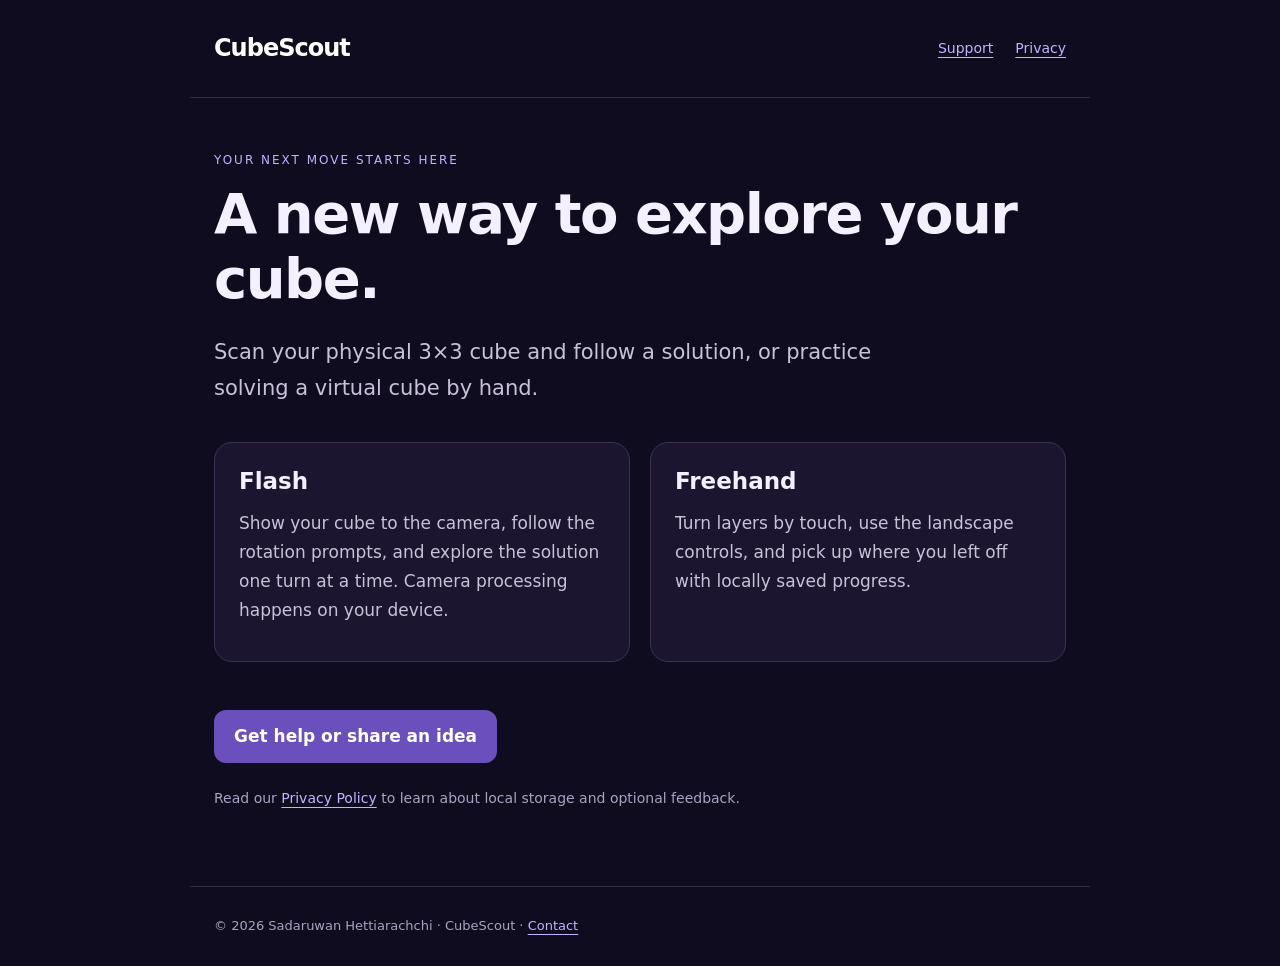
==== index.html @ 14448531 "Publish CubeScout support and privacy pages" ====
<!doctype html>
<html lang="en"><head><meta charset="utf-8"><meta name="viewport" content="width=device-width,initial-scale=1"><meta name="description" content="CubeScout: scan a physical cube or practice with a virtual cube. Official support and privacy information."><title>Scan, solve & practice · CubeScout</title><link rel="stylesheet" href="style.css"></head><body><header><a class="brand" href="index.html">CubeScout</a><nav aria-label="Main navigation"><a href="support.html">Support</a><a href="privacy.html">Privacy</a></nav></header><main><div class="eyebrow">Your next move starts here</div><h1>A new way to explore your cube.</h1><p class="lead">Scan your physical 3×3 cube and follow a solution, or practice solving a virtual cube by hand.</p><div class="cards"><section class="card"><h2>Flash</h2><p>Show your cube to the camera, follow the rotation prompts, and explore the solution one turn at a time. Camera processing happens on your device.</p></section><section class="card"><h2>Freehand</h2><p>Turn layers by touch, use the landscape controls, and pick up where you left off with locally saved progress.</p></section></div><a class="button" href="support.html">Get help or share an idea</a><p class="note">Read our <a href="privacy.html">Privacy Policy</a> to learn about local storage and optional feedback.</p></main><footer>© 2026 Sadaruwan Hettiarachchi · CubeScout · <a href="mailto:sadaruwansoft@gmail.com">Contact</a></footer></body></html>
---- style.css ----
*{box-sizing:border-box}html{color-scheme:dark}body{margin:0;background:#100c20;color:#f4f0ff;font:17px/1.7 system-ui,-apple-system,sans-serif}a{color:#c3b3ff;text-underline-offset:4px}a:hover{color:white}a:focus-visible{outline:3px solid #b4a0ff;outline-offset:5px}header,main,footer{max-width:900px;margin:auto;padding:28px 24px}header{display:flex;justify-content:space-between;align-items:center;gap:20px;border-bottom:1px solid #342c48}.brand{font-size:24px;font-weight:750;letter-spacing:-1px;color:white;text-decoration:none}nav{display:flex;gap:22px;font-size:14px}main{padding-top:52px;padding-bottom:64px;min-height:65vh}h1{font-size:clamp(34px,6vw,56px);line-height:1.15;letter-spacing:-1.5px;margin:12px 0 24px}h2{font-size:23px;line-height:1.3;margin:36px 0 12px}p,li{color:#c9c1d9}p{margin:12px 0}.eyebrow{font-size:12px;letter-spacing:2px;text-transform:uppercase;color:#c3b3ff}.lead{font-size:21px;max-width:680px}.cards{display:grid;grid-template-columns:1fr 1fr;gap:20px;margin:36px 0}.card{background:#1c1530;border:1px solid #3c3154;border-radius:18px;padding:24px}.card h2{margin:0 0 12px}.button{display:inline-block;padding:12px 20px;background:#6950bc;border-radius:12px;color:white;text-decoration:none;font-weight:600;margin:12px 0}.note{font-size:14px;color:#aba1c0}footer{border-top:1px solid #342c48;font-size:13px;color:#aba1c0}@media(max-width:560px){header{align-items:flex-start;flex-direction:column;gap:12px}.cards{grid-template-columns:1fr}main{padding-top:32px}}
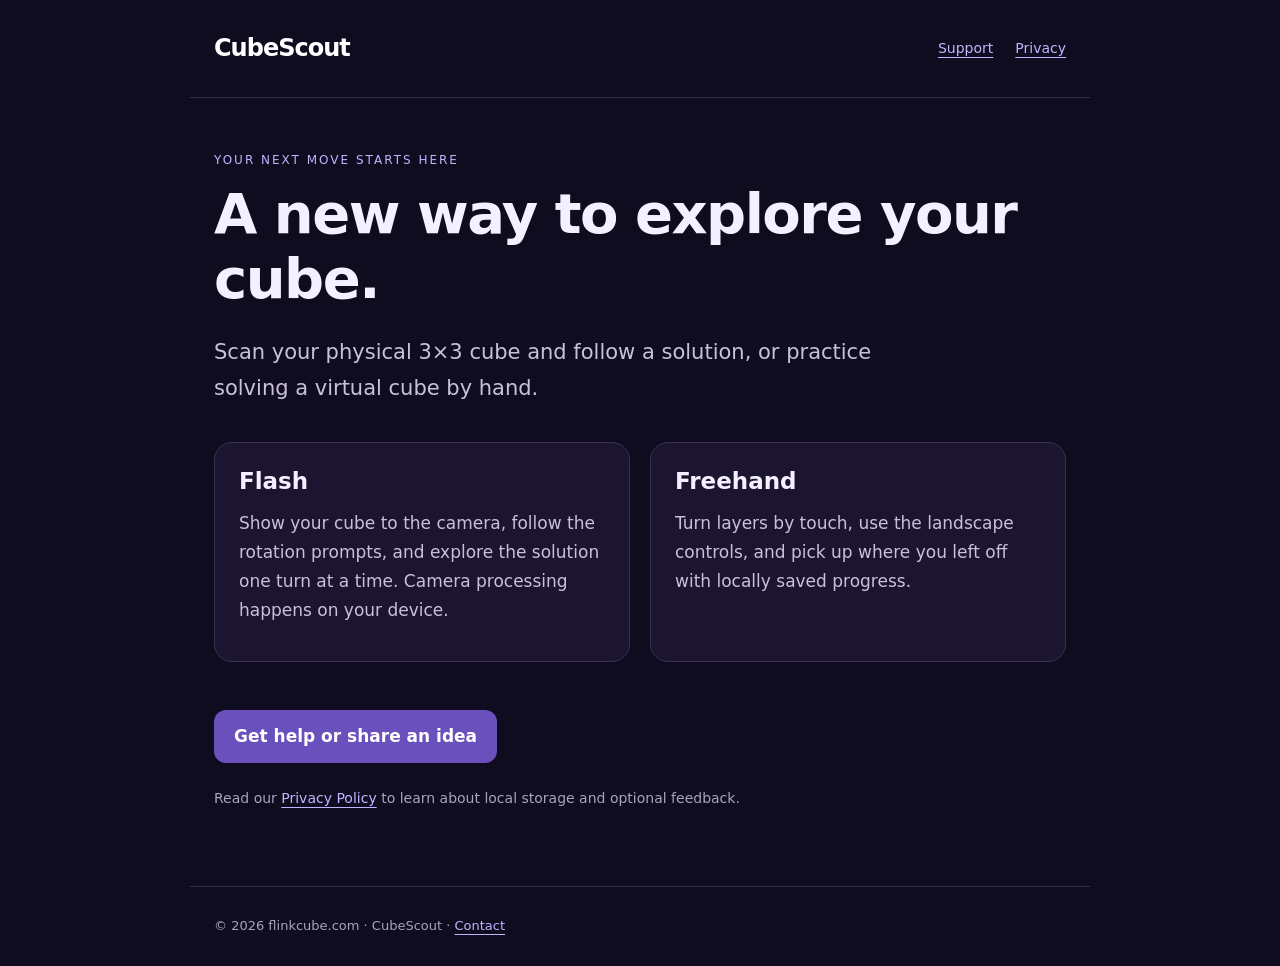
==== commit ed68c0ac: "Use flinkcube.com in website copyright footer" ====
--- a/index.html
+++ b/index.html
@@ -1,2 +1,2 @@
 <!doctype html>
-<html lang="en"><head><meta charset="utf-8"><meta name="viewport" content="width=device-width,initial-scale=1"><meta name="description" content="CubeScout: scan a physical cube or practice with a virtual cube. Official support and privacy information."><title>Scan, solve & practice · CubeScout</title><link rel="stylesheet" href="style.css"></head><body><header><a class="brand" href="index.html">CubeScout</a><nav aria-label="Main navigation"><a href="support.html">Support</a><a href="privacy.html">Privacy</a></nav></header><main><div class="eyebrow">Your next move starts here</div><h1>A new way to explore your cube.</h1><p class="lead">Scan your physical 3×3 cube and follow a solution, or practice solving a virtual cube by hand.</p><div class="cards"><section class="card"><h2>Flash</h2><p>Show your cube to the camera, follow the rotation prompts, and explore the solution one turn at a time. Camera processing happens on your device.</p></section><section class="card"><h2>Freehand</h2><p>Turn layers by touch, use the landscape controls, and pick up where you left off with locally saved progress.</p></section></div><a class="button" href="support.html">Get help or share an idea</a><p class="note">Read our <a href="privacy.html">Privacy Policy</a> to learn about local storage and optional feedback.</p></main><footer>© 2026 Sadaruwan Hettiarachchi · CubeScout · <a href="mailto:sadaruwansoft@gmail.com">Contact</a></footer></body></html>+<html lang="en"><head><meta charset="utf-8"><meta name="viewport" content="width=device-width,initial-scale=1"><meta name="description" content="CubeScout: scan a physical cube or practice with a virtual cube. Official support and privacy information."><title>Scan, solve & practice · CubeScout</title><link rel="stylesheet" href="style.css"></head><body><header><a class="brand" href="index.html">CubeScout</a><nav aria-label="Main navigation"><a href="support.html">Support</a><a href="privacy.html">Privacy</a></nav></header><main><div class="eyebrow">Your next move starts here</div><h1>A new way to explore your cube.</h1><p class="lead">Scan your physical 3×3 cube and follow a solution, or practice solving a virtual cube by hand.</p><div class="cards"><section class="card"><h2>Flash</h2><p>Show your cube to the camera, follow the rotation prompts, and explore the solution one turn at a time. Camera processing happens on your device.</p></section><section class="card"><h2>Freehand</h2><p>Turn layers by touch, use the landscape controls, and pick up where you left off with locally saved progress.</p></section></div><a class="button" href="support.html">Get help or share an idea</a><p class="note">Read our <a href="privacy.html">Privacy Policy</a> to learn about local storage and optional feedback.</p></main><footer>© 2026 flinkcube.com · CubeScout · <a href="mailto:sadaruwansoft@gmail.com">Contact</a></footer></body></html>
